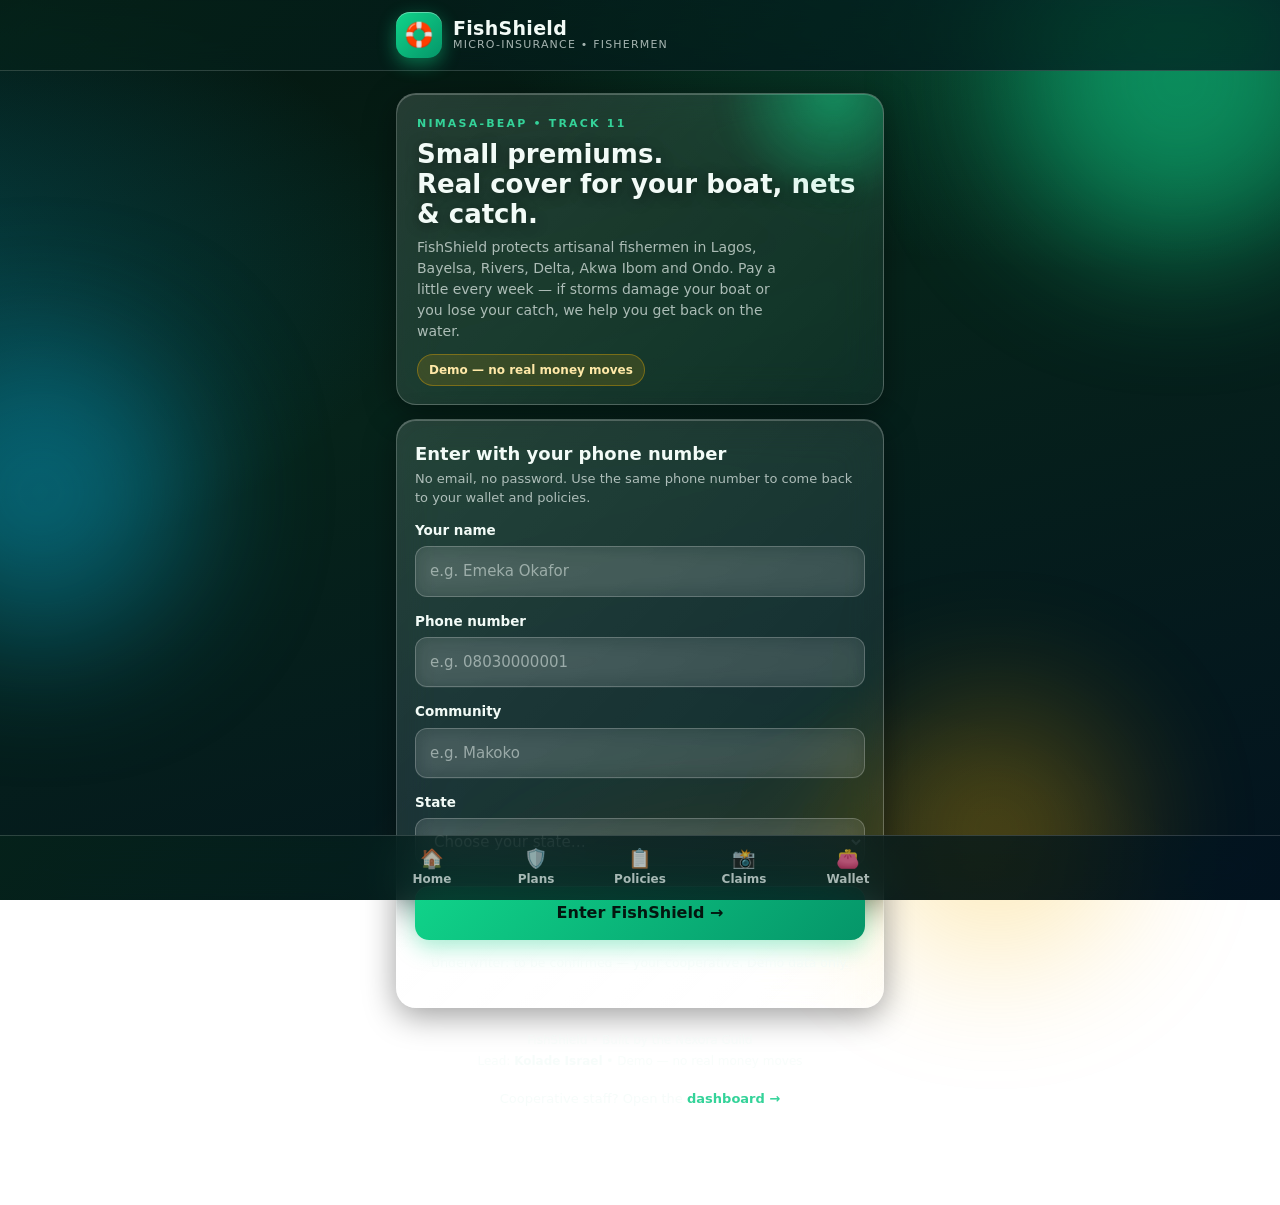
==== index.html @ 90180e9e "Add files via upload" ====
<!DOCTYPE html>
<html lang="en">
<head>
<meta charset="UTF-8">
<meta name="viewport" content="width=device-width, initial-scale=1, viewport-fit=cover">
<title>FishShield — Micro-insurance for Fishermen</title>
<meta name="description" content="FishShield — small weekly premiums, real cover for your boat, nets and catch. Built for Nigeria's artisanal fishing communities.">
<link rel="stylesheet" href="styles.css">
<script src="supabase-config.js"></script>
<script src="fs-db.js"></script>
</head>
<body>
<div class="orb orb-1"></div><div class="orb orb-2"></div><div class="orb orb-3"></div>

<header class="top">
  <div class="top-in">
    <div class="logo-mark">🛟</div>
    <div class="brand"><b>FishShield</b><span>Micro-insurance • Fishermen</span></div>
    <div class="wal-chip" id="walChip" style="display:none"><small>Wallet</small><b id="walChipBal">₦0</b></div>
  </div>
</header>

<!-- AUTH -->
<main class="wrap" id="view-auth">
  <div class="hero glass" style="margin-top:22px">
    <div class="eyebrow">NIMASA-BEAP • Track 11</div>
    <h1>Small premiums.<br>Real cover for your boat, nets &amp; catch.</h1>
    <p>FishShield protects artisanal fishermen in Lagos, Bayelsa, Rivers, Delta, Akwa Ibom and Ondo. Pay a little every week — if storms damage your boat or you lose your catch, we help you get back on the water.</p>
    <span class="demo-note">Demo — no real money moves</span>
  </div>
  <div class="glass" style="padding:20px 18px; margin-top:14px">
    <h2 class="sec-t" style="margin-top:0">Enter with your phone number</h2>
    <p class="sec-s">No email, no password. Use the same phone number to come back to your wallet and policies.</p>
    <div class="field"><label>Your name</label><input id="auName" placeholder="e.g. Emeka Okafor" autocomplete="name"></div>
    <div class="field"><label>Phone number</label><input id="auPhone" placeholder="e.g. 08030000001" inputmode="tel" autocomplete="tel"></div>
    <div class="field"><label>Community</label><input id="auCommunity" placeholder="e.g. Makoko"></div>
    <div class="field"><label>State</label><select id="auState">
      <option value="">Choose your state…</option>
      <option>Lagos</option><option>Bayelsa</option><option>Rivers</option>
      <option>Delta</option><option>Akwa Ibom</option><option>Ondo</option>
    </select></div>
    <button class="cta" id="authBtn" onclick="enterApp()">Enter FishShield →</button>
    <p class="note">Underwriter: to be confirmed — your cooperative. Demo data only.</p>
  </div>
</main>

<!-- HOME -->
<main class="wrap hidden" id="view-home">
  <div class="hero glass">
    <div class="eyebrow" id="homeGreet">Welcome back</div>
    <h1 id="homeName">FishShield</h1>
    <p>Your cover, your wallet, your claims — all in one place.</p>
    <span class="demo-note">Demo — no real money moves</span>
  </div>

  <div class="wallet glass">
    <small>Wallet balance</small>
    <div class="bal" id="walBal">₦0</div>
    <div class="topup-row">
      <button class="topup" onclick="topUp(5000)">+ ₦5,000</button>
      <button class="topup" onclick="topUp(10000)">+ ₦10,000</button>
      <button class="topup" onclick="topUp(20000)">+ ₦20,000</button>
    </div>
    <p class="note" style="text-align:left; margin:10px 0 0">Demo top-up — simulated, no real payment.</p>
  </div>

  <h2 class="sec-t">Cover plans</h2>
  <p class="sec-s">Weekly premiums. Cover lasts 4 weeks from the day you buy.</p>
  <div id="planList"></div>
</main>

<!-- PLANS -->
<main class="wrap hidden" id="view-plans">
  <h2 class="sec-t">Cover plans</h2>
  <p class="sec-s">Choose a plan. Premium is taken from your wallet once a week.</p>
  <div id="planList2"></div>
</main>

<!-- POLICIES -->
<main class="wrap hidden" id="view-policies">
  <h2 class="sec-t">My policies</h2>
  <p class="sec-s">Active cover, with policy codes and expiry dates.</p>
  <div id="policyList"></div>
</main>

<!-- CLAIMS -->
<main class="wrap hidden" id="view-claims">
  <h2 class="sec-t">My claims</h2>
  <p class="sec-s">File a claim on an active policy and track it here.</p>
  <button class="cta" onclick="openClaimSheet()">+ File a claim</button>
  <div id="claimList" style="margin-top:14px"></div>
</main>

<!-- WALLET -->
<main class="wrap hidden" id="view-wallet">
  <h2 class="sec-t">Wallet</h2>
  <p class="sec-s">Every top-up, premium and payout — demo transactions only.</p>
  <div class="wallet glass"><small>Wallet balance</small><div class="bal" id="walBal2">₦0</div></div>
  <div class="glass" style="padding:8px 16px; margin-top:12px" id="txList"></div>
</main>

<nav class="bottom"><div class="nav-in">
  <button data-v="home" class="on" onclick="showView('home')"><span class="ico">🏠</span>Home</button>
  <button data-v="plans" onclick="showView('plans')"><span class="ico">🛡️</span>Plans</button>
  <button data-v="policies" onclick="showView('policies')"><span class="ico">📋</span>Policies</button>
  <button data-v="claims" onclick="showView('claims')"><span class="ico">📸</span>Claims</button>
  <button data-v="wallet" onclick="showView('wallet')"><span class="ico">👛</span>Wallet</button>
</div></nav>

<div id="sheetRoot"></div>
<div id="toastRoot"></div>
<p class="foot" style="position:relative; z-index:1">FishShield • Built by the Nexora Guild<br>Lead: <b>Kolade Israel</b> • Demo — no real money moves</p>
<a class="dash-link" href="dashboard.html">Cooperative staff? Open the <b>dashboard →</b></a>
<script src="app.js"></script>
</body>
</html>
---- styles.css ----
/* FishShield — real glassmorphism, dark emerald */
:root{
  --ink:#f2fbf7; --muted:rgba(242,251,247,.68); --muted2:rgba(242,251,247,.5);
  --emerald:#10d48a; --emerald2:#34d399; --emerald-deep:#059669;
  --gold:#f5b301; --red:#ff6b6b; --amber:#fbbf24;
  --glass-bg:linear-gradient(135deg, rgba(255,255,255,.14), rgba(255,255,255,.05));
  --glass-border:1px solid rgba(255,255,255,.22);
  --glass-shadow:0 8px 32px rgba(0,0,0,.38), inset 0 1px 0 rgba(255,255,255,.22);
  --r:20px;
}
*{box-sizing:border-box; margin:0; padding:0}
html{-webkit-text-size-adjust:100%}
body{
  font-family:system-ui,-apple-system,"Segoe UI",Roboto,Helvetica,Arial,sans-serif;
  color:var(--ink); line-height:1.5; padding-bottom:92px; min-height:100vh;
  background:
    radial-gradient(1100px 600px at 85% -10%, rgba(16,212,138,.28), transparent 60%),
    radial-gradient(900px 520px at -10% 30%, rgba(8,145,178,.30), transparent 60%),
    radial-gradient(800px 500px at 60% 110%, rgba(245,179,1,.14), transparent 60%),
    linear-gradient(165deg, #04160f 0%, #06231a 42%, #03131f 100%);
  background-attachment:fixed;
}
img{display:block; max-width:100%}
button{font:inherit; cursor:pointer; border:none; background:none; color:inherit}
input,select,textarea{font:inherit; color:inherit}
a{color:inherit; text-decoration:none}
.wrap{max-width:520px; margin:0 auto; padding:0 16px}
.hidden{display:none!important}

/* Floating light orbs — what the glass actually blurs */
.orb{position:fixed; border-radius:50%; filter:blur(70px); z-index:0; pointer-events:none; opacity:.55}
.orb-1{width:340px; height:340px; background:#10d48a; top:-90px; right:-70px}
.orb-2{width:300px; height:300px; background:#0891b2; top:38%; left:-110px}
.orb-3{width:260px; height:260px; background:#f5b301; bottom:-60px; right:12%; opacity:.28}
main, header, nav{position:relative; z-index:1}

/* ---- Glass primitives ---- */
.glass{
  background:var(--glass-bg);
  -webkit-backdrop-filter:blur(20px) saturate(160%);
  backdrop-filter:blur(20px) saturate(160%);
  border:var(--glass-border);
  border-radius:var(--r);
  box-shadow:var(--glass-shadow);
}
.glass-soft{
  background:linear-gradient(135deg, rgba(255,255,255,.09), rgba(255,255,255,.03));
  -webkit-backdrop-filter:blur(14px) saturate(150%);
  backdrop-filter:blur(14px) saturate(150%);
  border:1px solid rgba(255,255,255,.14);
  border-radius:16px;
}

/* Header */
header.top{position:sticky; top:0; z-index:40;
  background:linear-gradient(135deg, rgba(6,35,26,.72), rgba(3,19,31,.72));
  -webkit-backdrop-filter:blur(22px) saturate(160%);
  backdrop-filter:blur(22px) saturate(160%);
  border-bottom:1px solid rgba(255,255,255,.16)}
.top-in{max-width:520px; margin:0 auto; padding:12px 16px; display:flex; align-items:center; gap:11px}
.logo-mark{width:46px; height:46px; border-radius:14px; flex:0 0 auto;
  background:linear-gradient(135deg,#10d48a,#059669);
  display:flex; align-items:center; justify-content:center; font-size:24px;
  box-shadow:0 6px 18px rgba(16,212,138,.45), inset 0 1px 0 rgba(255,255,255,.35)}
.brand{line-height:1.12}
.brand b{font-size:19px; letter-spacing:.3px}
.brand span{display:block; font-size:11px; color:var(--muted); letter-spacing:1.2px; text-transform:uppercase}
.wal-chip{margin-left:auto; text-align:right}
.wal-chip small{display:block; font-size:11px; color:var(--muted)}
.wal-chip b{font-size:16px; color:var(--emerald2)}

/* Hero */
.hero{margin:16px 0 6px; padding:22px 20px 18px; position:relative; overflow:hidden}
.hero::before{content:""; position:absolute; width:220px; height:220px; border-radius:50%;
  background:radial-gradient(circle, rgba(16,212,138,.5), transparent 70%);
  top:-110px; right:-60px; filter:blur(10px)}
.hero .eyebrow{font-size:11px; letter-spacing:2.2px; text-transform:uppercase; color:var(--emerald2); font-weight:700}
.hero h1{font-size:26px; line-height:1.16; margin:6px 0 8px; text-shadow:0 2px 14px rgba(0,0,0,.45)}
.hero p{font-size:14px; color:var(--muted); max-width:360px}
.hero .demo-note{display:inline-block; margin-top:12px; font-size:12px; font-weight:700;
  color:#ffe9a8; background:rgba(245,179,1,.14); border:1px solid rgba(245,179,1,.35);
  padding:6px 11px; border-radius:999px}
.sec-t{font-size:18px; margin:18px 0 2px}
.sec-s{font-size:13px; color:var(--muted); margin-bottom:12px}

/* Plan cards */
.plan{padding:16px; margin-bottom:12px}
.plan .top-row{display:flex; justify-content:space-between; gap:10px; align-items:flex-start}
.plan h3{font-size:17px}
.plan .cov{font-size:12px; color:var(--gold); font-weight:700; white-space:nowrap}
.plan p{font-size:13.5px; color:var(--muted); margin:6px 0 12px}
.plan .nums{display:flex; gap:10px; align-items:center; justify-content:space-between}
.plan .prem{font-size:13px; color:var(--muted)}
.plan .prem b{font-size:20px; color:var(--ink)}
.plan .prem span{font-size:12px}
.buy{background:linear-gradient(135deg,#10d48a,#059669); color:#04160f;
  font-weight:800; font-size:14px; padding:11px 18px; border-radius:999px;
  box-shadow:0 6px 18px rgba(16,212,138,.4), inset 0 1px 0 rgba(255,255,255,.4)}
.buy:active{transform:scale(.96)}
.buy:disabled{opacity:.5}

/* Wallet card */
.wallet{padding:18px; margin:14px 0}
.wallet small{font-size:12px; color:var(--muted); letter-spacing:1px; text-transform:uppercase}
.wallet .bal{font-size:34px; font-weight:800; margin:2px 0 10px; text-shadow:0 2px 16px rgba(0,0,0,.4)}
.topup-row{display:flex; gap:8px; flex-wrap:wrap}
.topup{padding:9px 15px; border-radius:999px; font-size:13.5px; font-weight:700;
  background:rgba(255,255,255,.12); border:1px solid rgba(255,255,255,.25);
  -webkit-backdrop-filter:blur(10px); backdrop-filter:blur(10px)}
.topup:active{transform:scale(.96)}

/* Lists */
.item{padding:14px 16px; margin-bottom:10px}
.item .row1{display:flex; justify-content:space-between; gap:8px; align-items:center}
.item b{font-size:15px}
.item .meta{font-size:13px; color:var(--muted); margin-top:4px}
.item .meta2{font-size:12.5px; color:var(--muted2); margin-top:2px}
.badge{font-size:11.5px; font-weight:800; padding:4px 10px; border-radius:999px; letter-spacing:.3px; white-space:nowrap}
.b-ACTIVE{background:rgba(16,212,138,.2); color:#6ee7b7; border:1px solid rgba(16,212,138,.4)}
.b-PENDING{background:rgba(251,191,36,.18); color:#fcd34d; border:1px solid rgba(251,191,36,.4)}
.b-APPROVED,.b-PAID{background:rgba(16,212,138,.2); color:#6ee7b7; border:1px solid rgba(16,212,138,.4)}
.b-REJECTED,.b-EXPIRED,.b-CANCELLED{background:rgba(255,107,107,.16); color:#fca5a5; border:1px solid rgba(255,107,107,.4)}
.tx{display:flex; justify-content:space-between; gap:10px; padding:12px 4px;
  border-bottom:1px solid rgba(255,255,255,.09); font-size:14px}
.tx:last-child{border-bottom:none}
.tx small{display:block; color:var(--muted); font-size:12px}
.tx .amt{font-weight:800; white-space:nowrap}
.tx .amt.in{color:var(--emerald2)}
.tx .amt.out{color:#fca5a5}

/* Forms */
.field{margin-bottom:14px}
.field label{display:block; font-weight:700; font-size:13.5px; margin-bottom:6px}
.field input,.field select,.field textarea{width:100%; padding:13px 14px;
  border-radius:12px; background:rgba(255,255,255,.08); border:1px solid rgba(255,255,255,.22);
  -webkit-backdrop-filter:blur(10px); backdrop-filter:blur(10px);
  font-size:15px; color:var(--ink)}
.field input::placeholder,.field textarea::placeholder{color:var(--muted2)}
.field input:focus,.field select:focus,.field textarea:focus{outline:none; border-color:var(--emerald)}
.field select option{background:#06231a; color:var(--ink)}
.field textarea{min-height:84px; resize:vertical}
.cta{width:100%; background:linear-gradient(135deg,#10d48a,#059669); color:#04160f;
  font-weight:800; font-size:16px; padding:15px; border-radius:14px; margin-top:6px;
  box-shadow:0 8px 22px rgba(16,212,138,.35), inset 0 1px 0 rgba(255,255,255,.4)}
.cta:disabled{opacity:.55}
.cta.ghost{background:rgba(255,255,255,.1); color:var(--ink); border:1px solid rgba(255,255,255,.25);
  box-shadow:none; -webkit-backdrop-filter:blur(10px); backdrop-filter:blur(10px)}
.cta.danger{background:linear-gradient(135deg,#ff6b6b,#dc2626); color:#fff; box-shadow:0 8px 22px rgba(220,38,38,.35)}
.note{font-size:12.5px; color:var(--muted); text-align:center; margin:14px 0}
.empty{text-align:center; padding:40px 16px; color:var(--muted)}
.empty .big{font-size:42px; margin-bottom:8px}

/* Bottom nav — glass */
nav.bottom{position:fixed; left:0; right:0; bottom:0; z-index:40;
  background:linear-gradient(135deg, rgba(6,35,26,.78), rgba(3,19,31,.78));
  -webkit-backdrop-filter:blur(24px) saturate(160%);
  backdrop-filter:blur(24px) saturate(160%);
  border-top:1px solid rgba(255,255,255,.16);
  padding-bottom:env(safe-area-inset-bottom)}
.nav-in{max-width:520px; margin:0 auto; display:flex}
.nav-in button{flex:1; padding:11px 4px 12px; font-size:12px; font-weight:600; color:var(--muted)}
.nav-in button.on{color:var(--emerald2)}
.nav-in .ico{font-size:19px; display:block; line-height:1.2}

/* Sheet / modal — glass */
.sheet-bg{position:fixed; inset:0; background:rgba(2,10,8,.6); z-index:60;
  display:flex; align-items:flex-end; justify-content:center;
  -webkit-backdrop-filter:blur(6px); backdrop-filter:blur(6px)}
.sheet{width:100%; max-width:520px; max-height:88vh; overflow-y:auto;
  background:linear-gradient(160deg, rgba(16,48,36,.92), rgba(4,22,18,.94));
  -webkit-backdrop-filter:blur(28px) saturate(170%);
  backdrop-filter:blur(28px) saturate(170%);
  border:1px solid rgba(255,255,255,.22); border-bottom:none;
  border-radius:26px 26px 0 0; padding:0 0 30px;
  box-shadow:0 -12px 40px rgba(0,0,0,.5);
  animation:up .22s ease}
@keyframes up{from{transform:translateY(30px); opacity:.6} to{transform:none; opacity:1}}
.sheet-b{padding:18px 20px 0}
.sheet-b h2{font-size:20px}
.sheet-b .desc{color:var(--muted); font-size:14px; margin:6px 0 14px}
.sheet img.claim-photo{width:100%; max-height:280px; object-fit:cover; border-radius:16px;
  border:1px solid rgba(255,255,255,.2); margin:10px 0}
.close-x{position:absolute; top:12px; right:12px; background:rgba(255,255,255,.16);
  -webkit-backdrop-filter:blur(8px); backdrop-filter:blur(8px);
  width:34px; height:34px; border-radius:50%; font-size:18px; z-index:2; border:1px solid rgba(255,255,255,.25)}
.opt{display:flex; align-items:center; justify-content:space-between; padding:12px;
  border:1.5px solid rgba(255,255,255,.2); border-radius:12px; margin-bottom:8px;
  font-size:14.5px; background:rgba(255,255,255,.06)}
.opt.sel{border-color:var(--emerald); background:rgba(16,212,138,.14)}
.opt small{display:block; color:var(--muted); font-size:12px}

/* Stats */
.stats{display:grid; grid-template-columns:1fr 1fr; gap:12px; margin:14px 0}
.stat{padding:16px}
.stat small{font-size:11.5px; color:var(--muted); letter-spacing:1px; text-transform:uppercase}
.stat b{font-size:24px; display:block; margin-top:2px}
.stat span{font-size:12px; color:var(--muted)}

/* Claim photo thumb */
.thumb{width:64px; height:64px; border-radius:12px; object-fit:cover; flex:0 0 auto;
  border:1px solid rgba(255,255,255,.25)}
.claim-row{display:flex; gap:12px; align-items:flex-start}
.claim-row .cb{flex:1; min-width:0}

/* PIN */
.pin-box{max-width:360px; margin:60px auto 0; padding:26px 22px; text-align:center}
.pin-box h2{font-size:20px; margin-bottom:6px}
.pin-box p{font-size:13.5px; color:var(--muted); margin-bottom:16px}
.pin-box input{text-align:center; font-size:24px; letter-spacing:8px; font-weight:800}

/* Toast */
.toast{position:fixed; left:50%; bottom:96px; transform:translateX(-50%);
  background:linear-gradient(135deg, rgba(16,48,36,.92), rgba(4,22,18,.94));
  -webkit-backdrop-filter:blur(16px); backdrop-filter:blur(16px);
  border:1px solid rgba(255,255,255,.22); color:#fff; padding:11px 18px;
  border-radius:999px; font-size:14px; font-weight:600; z-index:80;
  box-shadow:0 10px 30px rgba(0,0,0,.5); max-width:90vw; text-align:center}
.spin{width:18px; height:18px; border:2.5px solid rgba(255,255,255,.4); border-top-color:#fff;
  border-radius:50%; display:inline-block; vertical-align:-3px; animation:sp .7s linear infinite; margin-right:8px}
@keyframes sp{to{transform:rotate(360deg)}}
.dash-link{display:block; text-align:center; font-size:13px; color:var(--muted); margin:18px 0 4px}
.dash-link b{color:var(--emerald2)}
.foot{text-align:center; font-size:12px; color:var(--muted2); margin:22px 0 6px; line-height:1.7}
.foot b{color:var(--muted)}
@media(min-width:560px){ .stats{grid-template-columns:1fr 1fr 1fr 1fr} }
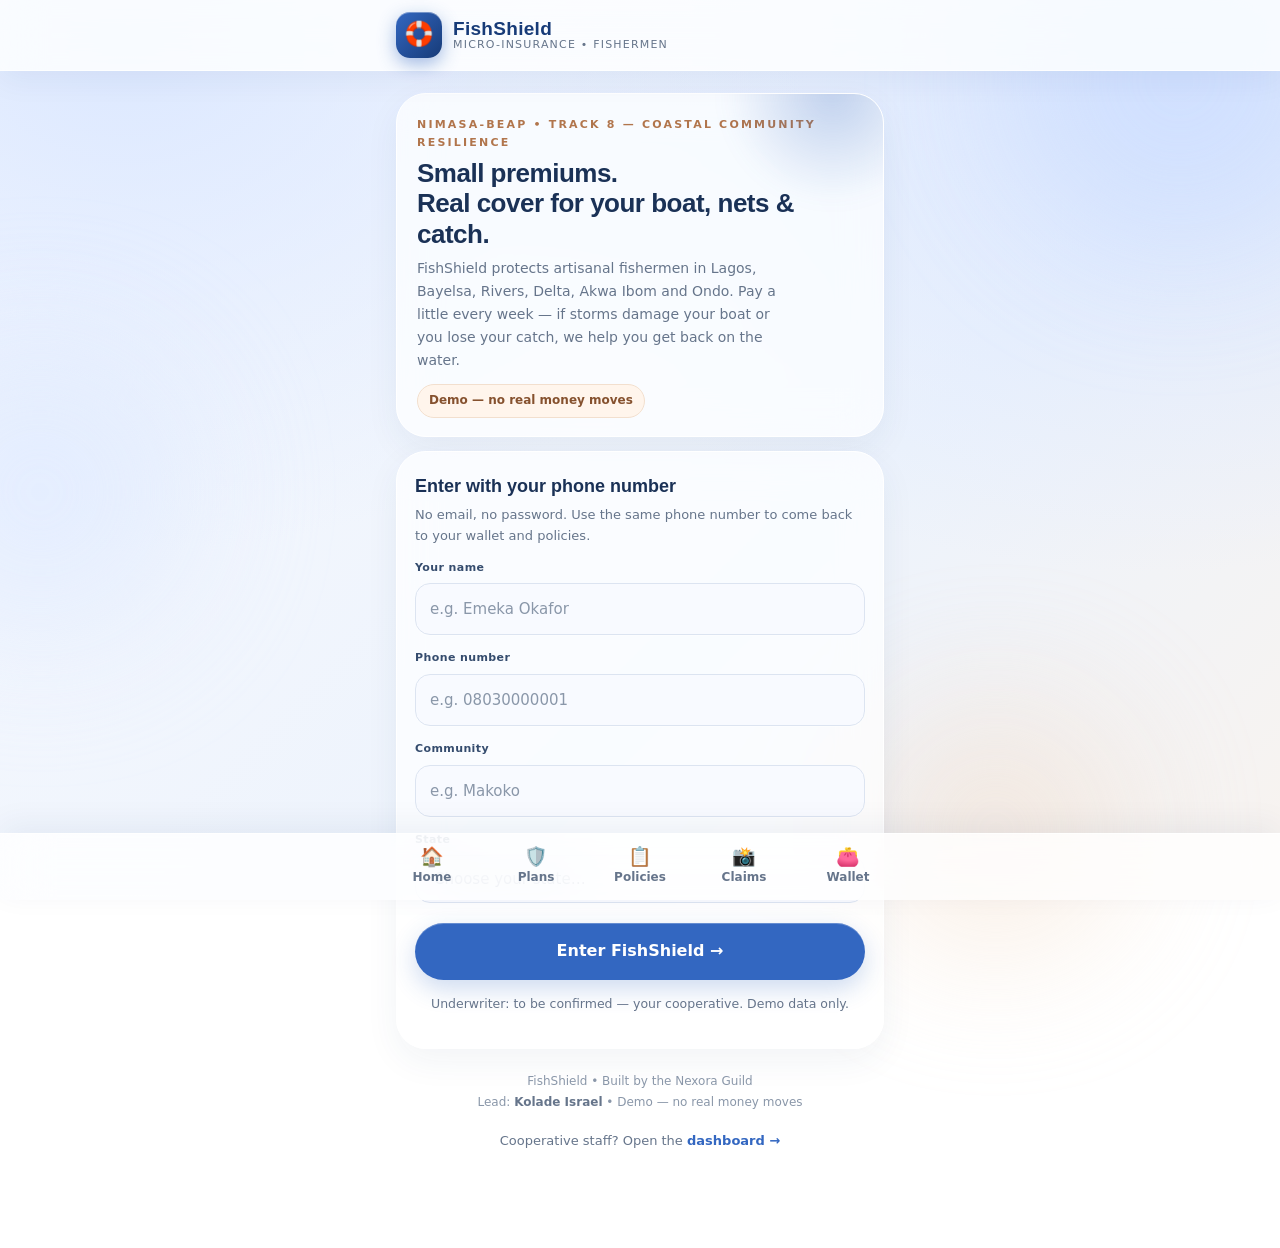
==== commit e34e0011: "Fix demo track label: Track 11 -> Track 8 Coastal Community Resilience (matches submitted NIMASA-BEA" ====
--- a/index.html
+++ b/index.html
@@ -23,7 +23,7 @@
 <!-- AUTH -->
 <main class="wrap" id="view-auth">
   <div class="hero glass" style="margin-top:22px">
-    <div class="eyebrow">NIMASA-BEAP • Track 11</div>
+    <div class="eyebrow">NIMASA-BEAP • Track 8 — Coastal Community Resilience</div>
     <h1>Small premiums.<br>Real cover for your boat, nets &amp; catch.</h1>
     <p>FishShield protects artisanal fishermen in Lagos, Bayelsa, Rivers, Delta, Akwa Ibom and Ondo. Pay a little every week — if storms damage your boat or you lose your catch, we help you get back on the water.</p>
     <span class="demo-note">Demo — no real money moves</span>
--- a/styles.css
+++ b/styles.css
@@ -1,23 +1,25 @@
-/* FishShield — real glassmorphism, dark emerald */
+/* FishShield — Roemichs look: light blue & white glassmorphism */
 :root{
-  --ink:#f2fbf7; --muted:rgba(242,251,247,.68); --muted2:rgba(242,251,247,.5);
-  --emerald:#10d48a; --emerald2:#34d399; --emerald-deep:#059669;
-  --gold:#f5b301; --red:#ff6b6b; --amber:#fbbf24;
-  --glass-bg:linear-gradient(135deg, rgba(255,255,255,.14), rgba(255,255,255,.05));
-  --glass-border:1px solid rgba(255,255,255,.22);
-  --glass-shadow:0 8px 32px rgba(0,0,0,.38), inset 0 1px 0 rgba(255,255,255,.22);
-  --r:20px;
+  --blue:#3367c1; --blue-dark:#173b78; --blue-deep:#102b58;
+  --brown:#b1754c; --ink:#17253b; --muted:#66758b; --muted2:#8a97a9;
+  --paper:#f5f7fb; --white:#fff;
+  --line:rgba(30,61,107,.12);
+  --glass-bg:rgba(255,255,255,.72);
+  --glass-border:1px solid #fff;
+  --glass-shadow:0 12px 35px rgba(29,62,109,.06);
+  --shadow:0 22px 70px rgba(20,48,91,.13);
+  --red:#dc2626; --red-soft:#fee2e2; --amber:#b45309; --amber-soft:#fef3c7;
+  --r:30px;
 }
 *{box-sizing:border-box; margin:0; padding:0}
 html{-webkit-text-size-adjust:100%}
 body{
-  font-family:system-ui,-apple-system,"Segoe UI",Roboto,Helvetica,Arial,sans-serif;
-  color:var(--ink); line-height:1.5; padding-bottom:92px; min-height:100vh;
+  font-family:'DM Sans',system-ui,-apple-system,"Segoe UI",Roboto,Helvetica,Arial,sans-serif;
+  color:var(--ink); line-height:1.65; padding-bottom:92px; min-height:100vh;
   background:
-    radial-gradient(1100px 600px at 85% -10%, rgba(16,212,138,.28), transparent 60%),
-    radial-gradient(900px 520px at -10% 30%, rgba(8,145,178,.30), transparent 60%),
-    radial-gradient(800px 500px at 60% 110%, rgba(245,179,1,.14), transparent 60%),
-    linear-gradient(165deg, #04160f 0%, #06231a 42%, #03131f 100%);
+    radial-gradient(ellipse at 10% 5%,#dce8ff 0,transparent 42%),
+    radial-gradient(ellipse at 90% 0%,#d9e6ff 0,transparent 45%),
+    linear-gradient(135deg,#f8faff,#edf3fc 62%,#f8f3ef);
   background-attachment:fixed;
 }
 img{display:block; max-width:100%}
@@ -27,199 +29,202 @@
 .wrap{max-width:520px; margin:0 auto; padding:0 16px}
 .hidden{display:none!important}
 
-/* Floating light orbs — what the glass actually blurs */
-.orb{position:fixed; border-radius:50%; filter:blur(70px); z-index:0; pointer-events:none; opacity:.55}
-.orb-1{width:340px; height:340px; background:#10d48a; top:-90px; right:-70px}
-.orb-2{width:300px; height:300px; background:#0891b2; top:38%; left:-110px}
-.orb-3{width:260px; height:260px; background:#f5b301; bottom:-60px; right:12%; opacity:.28}
+/* Floating light orbs — soft blue tints the glass actually blurs */
+.orb{position:fixed; border-radius:50%; filter:blur(70px); z-index:0; pointer-events:none; opacity:.6}
+.orb-1{width:340px; height:340px; background:#c9dbff; top:-90px; right:-70px}
+.orb-2{width:300px; height:300px; background:#dce8ff; top:38%; left:-110px}
+.orb-3{width:260px; height:260px; background:#f3ddc9; bottom:-60px; right:12%; opacity:.45}
 main, header, nav{position:relative; z-index:1}
 
-/* ---- Glass primitives ---- */
+/* ---- Glass primitives (Roemichs) ---- */
 .glass{
   background:var(--glass-bg);
-  -webkit-backdrop-filter:blur(20px) saturate(160%);
-  backdrop-filter:blur(20px) saturate(160%);
+  -webkit-backdrop-filter:blur(20px) saturate(150%);
+  backdrop-filter:blur(20px) saturate(150%);
   border:var(--glass-border);
   border-radius:var(--r);
   box-shadow:var(--glass-shadow);
 }
 .glass-soft{
-  background:linear-gradient(135deg, rgba(255,255,255,.09), rgba(255,255,255,.03));
+  background:rgba(255,255,255,.6);
   -webkit-backdrop-filter:blur(14px) saturate(150%);
   backdrop-filter:blur(14px) saturate(150%);
-  border:1px solid rgba(255,255,255,.14);
-  border-radius:16px;
-}
-
-/* Header */
+  border:1px solid #fff;
+  border-radius:22px;
+}
+
+/* Header — Roemichs sticky glass header */
 header.top{position:sticky; top:0; z-index:40;
-  background:linear-gradient(135deg, rgba(6,35,26,.72), rgba(3,19,31,.72));
-  -webkit-backdrop-filter:blur(22px) saturate(160%);
-  backdrop-filter:blur(22px) saturate(160%);
-  border-bottom:1px solid rgba(255,255,255,.16)}
+  background:rgba(255,255,255,.82);
+  -webkit-backdrop-filter:blur(22px) saturate(150%);
+  backdrop-filter:blur(22px) saturate(150%);
+  border-bottom:1px solid rgba(255,255,255,.8);
+  box-shadow:0 8px 32px rgba(22,50,94,.06)}
 .top-in{max-width:520px; margin:0 auto; padding:12px 16px; display:flex; align-items:center; gap:11px}
 .logo-mark{width:46px; height:46px; border-radius:14px; flex:0 0 auto;
-  background:linear-gradient(135deg,#10d48a,#059669);
+  background:linear-gradient(135deg,#3367c1,#173b78);
   display:flex; align-items:center; justify-content:center; font-size:24px;
-  box-shadow:0 6px 18px rgba(16,212,138,.45), inset 0 1px 0 rgba(255,255,255,.35)}
+  box-shadow:0 6px 18px rgba(51,103,193,.45), inset 0 1px 0 rgba(255,255,255,.35)}
 .brand{line-height:1.12}
-.brand b{font-size:19px; letter-spacing:.3px}
+.brand b{font-family:Manrope,'DM Sans',sans-serif; font-size:19px; letter-spacing:.3px; color:#173b78}
 .brand span{display:block; font-size:11px; color:var(--muted); letter-spacing:1.2px; text-transform:uppercase}
 .wal-chip{margin-left:auto; text-align:right}
 .wal-chip small{display:block; font-size:11px; color:var(--muted)}
-.wal-chip b{font-size:16px; color:var(--emerald2)}
+.wal-chip b{font-size:16px; color:var(--blue)}
 
 /* Hero */
 .hero{margin:16px 0 6px; padding:22px 20px 18px; position:relative; overflow:hidden}
 .hero::before{content:""; position:absolute; width:220px; height:220px; border-radius:50%;
-  background:radial-gradient(circle, rgba(16,212,138,.5), transparent 70%);
+  background:radial-gradient(circle, rgba(51,103,193,.28), transparent 70%);
   top:-110px; right:-60px; filter:blur(10px)}
-.hero .eyebrow{font-size:11px; letter-spacing:2.2px; text-transform:uppercase; color:var(--emerald2); font-weight:700}
-.hero h1{font-size:26px; line-height:1.16; margin:6px 0 8px; text-shadow:0 2px 14px rgba(0,0,0,.45)}
+.hero .eyebrow{font-size:11px; letter-spacing:2.2px; text-transform:uppercase; color:var(--brown); font-weight:800}
+.hero h1{font-family:Manrope,'DM Sans',sans-serif; font-size:26px; line-height:1.16; margin:6px 0 8px; color:#1a3156; letter-spacing:-.5px}
 .hero p{font-size:14px; color:var(--muted); max-width:360px}
 .hero .demo-note{display:inline-block; margin-top:12px; font-size:12px; font-weight:700;
-  color:#ffe9a8; background:rgba(245,179,1,.14); border:1px solid rgba(245,179,1,.35);
+  color:#85512e; background:#fff5ec; border:1px solid #f2dfce;
   padding:6px 11px; border-radius:999px}
-.sec-t{font-size:18px; margin:18px 0 2px}
+.sec-t{font-family:Manrope,'DM Sans',sans-serif; font-weight:800; font-size:18px; margin:18px 0 2px; color:#1a3156}
 .sec-s{font-size:13px; color:var(--muted); margin-bottom:12px}
 
 /* Plan cards */
 .plan{padding:16px; margin-bottom:12px}
 .plan .top-row{display:flex; justify-content:space-between; gap:10px; align-items:flex-start}
-.plan h3{font-size:17px}
-.plan .cov{font-size:12px; color:var(--gold); font-weight:700; white-space:nowrap}
+.plan h3{font-family:Manrope,'DM Sans',sans-serif; font-size:17px; color:#173b78}
+.plan .cov{font-size:12px; color:var(--brown); font-weight:800; white-space:nowrap}
 .plan p{font-size:13.5px; color:var(--muted); margin:6px 0 12px}
 .plan .nums{display:flex; gap:10px; align-items:center; justify-content:space-between}
 .plan .prem{font-size:13px; color:var(--muted)}
 .plan .prem b{font-size:20px; color:var(--ink)}
 .plan .prem span{font-size:12px}
-.buy{background:linear-gradient(135deg,#10d48a,#059669); color:#04160f;
+.buy{background:var(--blue); color:#fff;
   font-weight:800; font-size:14px; padding:11px 18px; border-radius:999px;
-  box-shadow:0 6px 18px rgba(16,212,138,.4), inset 0 1px 0 rgba(255,255,255,.4)}
+  box-shadow:0 9px 24px rgba(51,103,193,.24), inset 0 1px 0 rgba(255,255,255,.25)}
+.buy:hover{background:var(--blue-dark)}
 .buy:active{transform:scale(.96)}
 .buy:disabled{opacity:.5}
 
 /* Wallet card */
 .wallet{padding:18px; margin:14px 0}
 .wallet small{font-size:12px; color:var(--muted); letter-spacing:1px; text-transform:uppercase}
-.wallet .bal{font-size:34px; font-weight:800; margin:2px 0 10px; text-shadow:0 2px 16px rgba(0,0,0,.4)}
+.wallet .bal{font-size:34px; font-weight:800; margin:2px 0 10px; color:#173b78}
 .topup-row{display:flex; gap:8px; flex-wrap:wrap}
 .topup{padding:9px 15px; border-radius:999px; font-size:13.5px; font-weight:700;
-  background:rgba(255,255,255,.12); border:1px solid rgba(255,255,255,.25);
+  background:#eaf1ff; border:1px solid #fff; color:#173b78;
   -webkit-backdrop-filter:blur(10px); backdrop-filter:blur(10px)}
 .topup:active{transform:scale(.96)}
 
 /* Lists */
 .item{padding:14px 16px; margin-bottom:10px}
 .item .row1{display:flex; justify-content:space-between; gap:8px; align-items:center}
-.item b{font-size:15px}
+.item b{font-size:15px; color:#173b78}
 .item .meta{font-size:13px; color:var(--muted); margin-top:4px}
 .item .meta2{font-size:12.5px; color:var(--muted2); margin-top:2px}
 .badge{font-size:11.5px; font-weight:800; padding:4px 10px; border-radius:999px; letter-spacing:.3px; white-space:nowrap}
-.b-ACTIVE{background:rgba(16,212,138,.2); color:#6ee7b7; border:1px solid rgba(16,212,138,.4)}
-.b-PENDING{background:rgba(251,191,36,.18); color:#fcd34d; border:1px solid rgba(251,191,36,.4)}
-.b-APPROVED,.b-PAID{background:rgba(16,212,138,.2); color:#6ee7b7; border:1px solid rgba(16,212,138,.4)}
-.b-REJECTED,.b-EXPIRED,.b-CANCELLED{background:rgba(255,107,107,.16); color:#fca5a5; border:1px solid rgba(255,107,107,.4)}
+.b-ACTIVE{background:rgba(51,103,193,.12); color:#173b78; border:1px solid rgba(51,103,193,.3)}
+.b-PENDING{background:var(--amber-soft); color:var(--amber); border:1px solid #fcd34d}
+.b-APPROVED,.b-PAID{background:rgba(51,103,193,.12); color:#173b78; border:1px solid rgba(51,103,193,.3)}
+.b-REJECTED,.b-EXPIRED,.b-CANCELLED{background:var(--red-soft); color:#b91c1c; border:1px solid #fca5a5}
 .tx{display:flex; justify-content:space-between; gap:10px; padding:12px 4px;
-  border-bottom:1px solid rgba(255,255,255,.09); font-size:14px}
+  border-bottom:1px solid #e5ebf4; font-size:14px}
 .tx:last-child{border-bottom:none}
 .tx small{display:block; color:var(--muted); font-size:12px}
 .tx .amt{font-weight:800; white-space:nowrap}
-.tx .amt.in{color:var(--emerald2)}
-.tx .amt.out{color:#fca5a5}
-
-/* Forms */
+.tx .amt.in{color:var(--blue)}
+.tx .amt.out{color:var(--red)}
+
+/* Forms — Roemichs form fields */
 .field{margin-bottom:14px}
-.field label{display:block; font-weight:700; font-size:13.5px; margin-bottom:6px}
+.field label{display:block; font-weight:800; font-size:11px; margin-bottom:6px; color:#354c6e; letter-spacing:.4px}
 .field input,.field select,.field textarea{width:100%; padding:13px 14px;
-  border-radius:12px; background:rgba(255,255,255,.08); border:1px solid rgba(255,255,255,.22);
+  border-radius:15px; background:#f8faff; border:1px solid #dce4f1;
   -webkit-backdrop-filter:blur(10px); backdrop-filter:blur(10px);
-  font-size:15px; color:var(--ink)}
+  font-size:15px; color:#1c355d}
 .field input::placeholder,.field textarea::placeholder{color:var(--muted2)}
-.field input:focus,.field select:focus,.field textarea:focus{outline:none; border-color:var(--emerald)}
-.field select option{background:#06231a; color:var(--ink)}
+.field input:focus,.field select:focus,.field textarea:focus{outline:none; border-color:var(--blue); box-shadow:0 0 0 4px rgba(51,103,193,.11)}
+.field select option{background:#fff; color:var(--ink)}
 .field textarea{min-height:84px; resize:vertical}
-.cta{width:100%; background:linear-gradient(135deg,#10d48a,#059669); color:#04160f;
-  font-weight:800; font-size:16px; padding:15px; border-radius:14px; margin-top:6px;
-  box-shadow:0 8px 22px rgba(16,212,138,.35), inset 0 1px 0 rgba(255,255,255,.4)}
+.cta{width:100%; background:var(--blue); color:#fff;
+  font-weight:800; font-size:16px; padding:15px; border-radius:999px; margin-top:6px;
+  box-shadow:0 9px 24px rgba(51,103,193,.24), inset 0 1px 0 rgba(255,255,255,.25)}
+.cta:hover{background:var(--blue-dark)}
 .cta:disabled{opacity:.55}
-.cta.ghost{background:rgba(255,255,255,.1); color:var(--ink); border:1px solid rgba(255,255,255,.25);
+.cta.ghost{background:rgba(255,255,255,.6); color:var(--ink); border:1px solid var(--line);
   box-shadow:none; -webkit-backdrop-filter:blur(10px); backdrop-filter:blur(10px)}
-.cta.danger{background:linear-gradient(135deg,#ff6b6b,#dc2626); color:#fff; box-shadow:0 8px 22px rgba(220,38,38,.35)}
+.cta.danger{background:linear-gradient(135deg,#ef4444,#dc2626); color:#fff; box-shadow:0 8px 22px rgba(220,38,38,.3)}
 .note{font-size:12.5px; color:var(--muted); text-align:center; margin:14px 0}
 .empty{text-align:center; padding:40px 16px; color:var(--muted)}
 .empty .big{font-size:42px; margin-bottom:8px}
 
-/* Bottom nav — glass */
+/* Bottom nav — Roemichs glass */
 nav.bottom{position:fixed; left:0; right:0; bottom:0; z-index:40;
-  background:linear-gradient(135deg, rgba(6,35,26,.78), rgba(3,19,31,.78));
-  -webkit-backdrop-filter:blur(24px) saturate(160%);
-  backdrop-filter:blur(24px) saturate(160%);
-  border-top:1px solid rgba(255,255,255,.16);
+  background:rgba(255,255,255,.82);
+  -webkit-backdrop-filter:blur(24px) saturate(150%);
+  backdrop-filter:blur(24px) saturate(150%);
+  border-top:1px solid rgba(255,255,255,.8);
+  box-shadow:0 -8px 32px rgba(22,50,94,.06);
   padding-bottom:env(safe-area-inset-bottom)}
 .nav-in{max-width:520px; margin:0 auto; display:flex}
 .nav-in button{flex:1; padding:11px 4px 12px; font-size:12px; font-weight:600; color:var(--muted)}
-.nav-in button.on{color:var(--emerald2)}
+.nav-in button.on{color:var(--blue)}
 .nav-in .ico{font-size:19px; display:block; line-height:1.2}
 
-/* Sheet / modal — glass */
-.sheet-bg{position:fixed; inset:0; background:rgba(2,10,8,.6); z-index:60;
+/* Sheet / modal — light glass */
+.sheet-bg{position:fixed; inset:0; background:rgba(16,43,88,.45); z-index:60;
   display:flex; align-items:flex-end; justify-content:center;
   -webkit-backdrop-filter:blur(6px); backdrop-filter:blur(6px)}
 .sheet{width:100%; max-width:520px; max-height:88vh; overflow-y:auto;
-  background:linear-gradient(160deg, rgba(16,48,36,.92), rgba(4,22,18,.94));
-  -webkit-backdrop-filter:blur(28px) saturate(170%);
-  backdrop-filter:blur(28px) saturate(170%);
-  border:1px solid rgba(255,255,255,.22); border-bottom:none;
+  background:linear-gradient(160deg, rgba(255,255,255,.97), rgba(240,244,252,.97));
+  -webkit-backdrop-filter:blur(28px) saturate(150%);
+  backdrop-filter:blur(28px) saturate(150%);
+  border:1px solid #fff; border-bottom:none;
   border-radius:26px 26px 0 0; padding:0 0 30px;
-  box-shadow:0 -12px 40px rgba(0,0,0,.5);
+  box-shadow:0 -12px 40px rgba(20,48,91,.2);
   animation:up .22s ease}
 @keyframes up{from{transform:translateY(30px); opacity:.6} to{transform:none; opacity:1}}
 .sheet-b{padding:18px 20px 0}
-.sheet-b h2{font-size:20px}
+.sheet-b h2{font-family:Manrope,'DM Sans',sans-serif; font-size:20px; color:#173b78}
 .sheet-b .desc{color:var(--muted); font-size:14px; margin:6px 0 14px}
 .sheet img.claim-photo{width:100%; max-height:280px; object-fit:cover; border-radius:16px;
-  border:1px solid rgba(255,255,255,.2); margin:10px 0}
-.close-x{position:absolute; top:12px; right:12px; background:rgba(255,255,255,.16);
-  -webkit-backdrop-filter:blur(8px); backdrop-filter:blur(8px);
-  width:34px; height:34px; border-radius:50%; font-size:18px; z-index:2; border:1px solid rgba(255,255,255,.25)}
+  border:1px solid #e5ebf4; margin:10px 0}
+.close-x{position:absolute; top:12px; right:12px; background:rgba(255,255,255,.85);
+  -webkit-backdrop-filter:blur(8px); backdrop-filter:blur(8px); color:var(--ink);
+  width:34px; height:34px; border-radius:50%; font-size:18px; z-index:2; border:1px solid var(--line)}
 .opt{display:flex; align-items:center; justify-content:space-between; padding:12px;
-  border:1.5px solid rgba(255,255,255,.2); border-radius:12px; margin-bottom:8px;
-  font-size:14.5px; background:rgba(255,255,255,.06)}
-.opt.sel{border-color:var(--emerald); background:rgba(16,212,138,.14)}
+  border:1.5px solid #dce4f1; border-radius:12px; margin-bottom:8px;
+  font-size:14.5px; background:#fff}
+.opt.sel{border-color:var(--blue); background:rgba(51,103,193,.08)}
 .opt small{display:block; color:var(--muted); font-size:12px}
 
 /* Stats */
 .stats{display:grid; grid-template-columns:1fr 1fr; gap:12px; margin:14px 0}
 .stat{padding:16px}
 .stat small{font-size:11.5px; color:var(--muted); letter-spacing:1px; text-transform:uppercase}
-.stat b{font-size:24px; display:block; margin-top:2px}
+.stat b{font-size:24px; display:block; margin-top:2px; color:#173b78}
 .stat span{font-size:12px; color:var(--muted)}
 
 /* Claim photo thumb */
 .thumb{width:64px; height:64px; border-radius:12px; object-fit:cover; flex:0 0 auto;
-  border:1px solid rgba(255,255,255,.25)}
+  border:1px solid #e5ebf4}
 .claim-row{display:flex; gap:12px; align-items:flex-start}
 .claim-row .cb{flex:1; min-width:0}
 
 /* PIN */
 .pin-box{max-width:360px; margin:60px auto 0; padding:26px 22px; text-align:center}
-.pin-box h2{font-size:20px; margin-bottom:6px}
+.pin-box h2{font-size:20px; margin-bottom:6px; color:#173b78}
 .pin-box p{font-size:13.5px; color:var(--muted); margin-bottom:16px}
 .pin-box input{text-align:center; font-size:24px; letter-spacing:8px; font-weight:800}
 
-/* Toast */
+/* Toast — Roemichs toast */
 .toast{position:fixed; left:50%; bottom:96px; transform:translateX(-50%);
-  background:linear-gradient(135deg, rgba(16,48,36,.92), rgba(4,22,18,.94));
-  -webkit-backdrop-filter:blur(16px); backdrop-filter:blur(16px);
-  border:1px solid rgba(255,255,255,.22); color:#fff; padding:11px 18px;
+  background:#173b78;
+  border:1px solid rgba(255,255,255,.2); color:#fff; padding:13px 20px;
   border-radius:999px; font-size:14px; font-weight:600; z-index:80;
-  box-shadow:0 10px 30px rgba(0,0,0,.5); max-width:90vw; text-align:center}
-.spin{width:18px; height:18px; border:2.5px solid rgba(255,255,255,.4); border-top-color:#fff;
+  box-shadow:var(--shadow); max-width:90vw; text-align:center}
+.spin{width:18px; height:18px; border:2.5px solid rgba(51,103,193,.25); border-top-color:var(--blue);
   border-radius:50%; display:inline-block; vertical-align:-3px; animation:sp .7s linear infinite; margin-right:8px}
 @keyframes sp{to{transform:rotate(360deg)}}
 .dash-link{display:block; text-align:center; font-size:13px; color:var(--muted); margin:18px 0 4px}
-.dash-link b{color:var(--emerald2)}
+.dash-link b{color:var(--blue)}
 .foot{text-align:center; font-size:12px; color:var(--muted2); margin:22px 0 6px; line-height:1.7}
 .foot b{color:var(--muted)}
 @media(min-width:560px){ .stats{grid-template-columns:1fr 1fr 1fr 1fr} }
